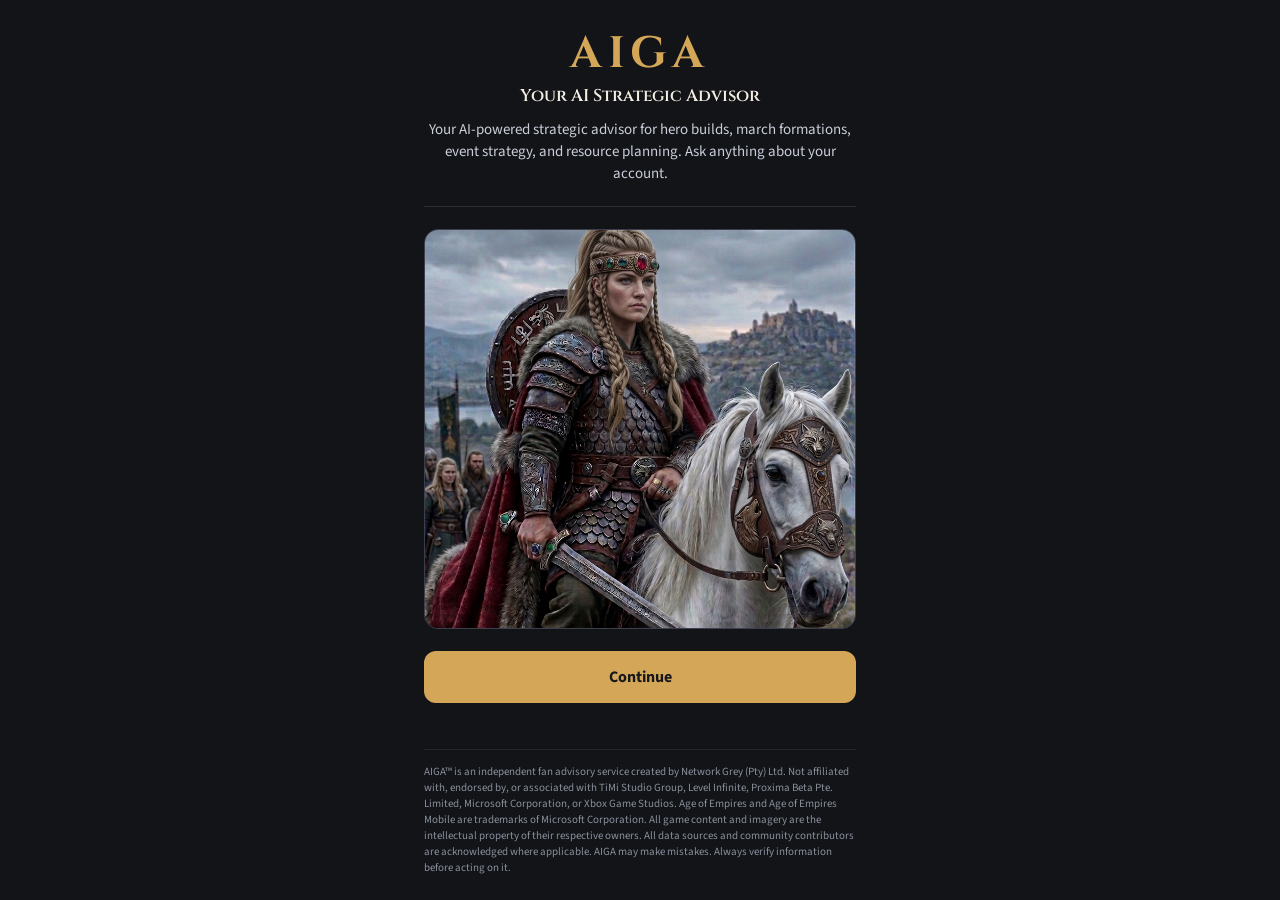
==== hero_card/index.html @ b17e1d3b "Add hero card page, extend generator for card data - generate_hero_meta.py: per-hero card fields (ca" ====
<!doctype html>
<html lang="en">
<head>
<meta charset="utf-8">
<meta name="viewport" content="width=device-width, initial-scale=1">
<title>AIGA Hero Card</title>
<link rel="preconnect" href="https://fonts.googleapis.com">
<link rel="stylesheet" href="https://fonts.googleapis.com/css2?family=Cinzel:wght@600;700&amp;family=Source+Sans+3:wght@400;600;700&amp;display=swap">
<link rel="stylesheet" href="card.css">
</head>
<body>
<main id="app" class="app" aria-live="polite"></main>
<script src="diff_rules.js"></script>
<script src="card_data.js"></script>
<script src="card.js"></script>
</body>
</html>
---- hero_card/card.css ----
/* AIGA hero card. Colours and type follow the UX mock-up canvas. */
:root {
  --bg: #121418;
  --panel: #1B1E24;
  --panel-deep: #16181D;
  --field: #121418;
  --line: #2A2E37;
  --line-strong: #333845;
  --line-muted: #4A505C;
  --text: #ECE8DF;
  --text-strong: #F3EEE3;
  --text-soft: #C9CED8;
  --text-muted: #A3A9B5;
  --text-faint: #8A909C;
  --gold: #D4A657;
  --gold-deep: #2A2418;
  --green: #34A56F;
  --green-ink: #0E1A12;
  --green-tint: #173226;
  --green-text: #8FD9B2;
  --orange: #F28C28;
  --orange-tint: #3D2410;
  --orange-text: #F9B26E;
  --red: #E5484D;
  --red-tint: #3A1A1C;
  --red-text: #F59A9D;
  --grey-mark: #A3A9B5;
}

* { box-sizing: border-box; }
body { margin: 0; background: var(--bg); color: var(--text); font-family: 'Source Sans 3', system-ui, sans-serif; }
button, input, select { font-family: inherit; }
button { cursor: pointer; }
button:disabled { cursor: not-allowed; }
:focus-visible { outline: 2px solid var(--gold); outline-offset: 2px; }

.app { position: relative; max-width: 480px; min-height: 100vh; margin: 0 auto; overflow-x: hidden; }
.sr-only { position: absolute; width: 1px; height: 1px; overflow: hidden; clip: rect(0 0 0 0); white-space: nowrap; }
.cinzel { font-family: Cinzel, serif; }

/* ── Landing ──────────────────────────────────────────────────────────── */
.landing { display: flex; flex-direction: column; gap: 22px; min-height: 100vh; padding: 32px 24px 24px; }
.landing header { display: flex; flex-direction: column; align-items: center; gap: 8px; text-align: center; }
.landing h1 { margin: 0; font-family: Cinzel, serif; font-size: 44px; font-weight: 700; letter-spacing: 6px; line-height: 1; color: var(--gold); }
.landing .tagline { font-family: Cinzel, serif; font-size: 17px; font-weight: 600; color: var(--text-strong); }
.landing .intro { margin: 4px 0 0; font-size: 15px; line-height: 1.45; color: var(--text-soft); }
.rule { height: 1px; background: var(--line); }
.landing .avatar { height: 400px; border-radius: 14px; overflow: hidden; border: 1px solid #3A3F4B; background: var(--panel); }
.landing .avatar img { width: 100%; height: 100%; object-fit: cover; object-position: 50% 20%; display: block; }
.btn-primary { height: 52px; border: 0; border-radius: 12px; background: var(--gold); color: #16181D; font-size: 16px; font-weight: 700; }
.btn-secondary { height: 50px; border: 1px solid var(--line-muted); border-radius: 12px; background: transparent; color: var(--text); font-size: 15px; font-weight: 600; }
.disclaimer { margin: auto 0 0; padding-top: 14px; border-top: 1px solid #23262E; font-size: 11px; line-height: 1.45; color: var(--text-faint); }

/* ── Picker ───────────────────────────────────────────────────────────── */
.picker { display: flex; flex-direction: column; gap: 14px; min-height: 100vh; padding: 20px 24px; }
.picker .brand { font-family: Cinzel, serif; font-size: 13px; font-weight: 700; letter-spacing: 3px; color: var(--gold); }
.picker h1 { margin: 2px 0 0; font-family: Cinzel, serif; font-size: 28px; font-weight: 700; color: var(--text-strong); }
.import-soon { display: flex; gap: 14px; align-items: center; padding: 14px 16px; border: 1px dashed var(--line-muted); border-radius: 14px; color: var(--text-muted); }
.import-soon .icon { width: 44px; height: 44px; flex-shrink: 0; border-radius: 22px; background: var(--gold-deep); color: var(--gold); display: flex; align-items: center; justify-content: center; }
.import-soon strong { display: block; color: var(--text-soft); font-size: 15px; }
.import-soon span { font-size: 13px; }
.soon { font-size: 10px; font-weight: 700; letter-spacing: 0.6px; padding: 2px 6px; border-radius: 6px; background: var(--gold-deep); color: var(--gold); }
.search { display: flex; align-items: center; gap: 10px; height: 46px; padding: 0 14px; background: var(--panel); border: 1px solid var(--line-strong); border-radius: 12px; }
.search input { flex-grow: 1; min-width: 0; background: transparent; border: 0; outline: none; color: var(--text); font-size: 15px; }
.chips { display: flex; gap: 6px; overflow-x: auto; padding-bottom: 2px; scrollbar-width: none; }
.chips::-webkit-scrollbar { display: none; }
.chip { height: 34px; padding: 0 12px; flex-shrink: 0; border-radius: 17px; border: 1px solid var(--line-strong); background: transparent; color: var(--text-soft); font-size: 13px; font-weight: 600; }
.chip[aria-pressed="true"] { border-color: var(--text); background: var(--text); color: #16181D; font-weight: 700; }
.group-label { font-size: 11px; font-weight: 700; letter-spacing: 1px; color: var(--text-muted); padding: 12px 0 4px; }
.hero-row { display: flex; align-items: center; gap: 12px; width: calc(100% + 24px); height: 52px; margin: 0 -12px; padding: 0 12px; border: 0; border-radius: 12px; background: transparent; color: var(--text); text-align: left; }
.hero-row:hover { background: var(--panel); }
.initials { width: 38px; height: 38px; flex-shrink: 0; border-radius: 19px; border: 1.5px solid var(--line-muted); display: flex; align-items: center; justify-content: center; font-family: Cinzel, serif; font-size: 13px; font-weight: 700; color: var(--text-soft); }
.hero-row.saved .initials { border-color: var(--gold); color: var(--gold); }
.hero-row .name { flex-grow: 1; font-size: 16px; font-weight: 700; }
.type-badge { font-size: 11px; font-weight: 700; padding: 3px 7px; border-radius: 8px; background: #242832; color: var(--text-soft); white-space: nowrap; }
.type-badge.dual { padding: 2px 7px; background: transparent; border: 1px solid var(--gold); color: var(--gold); }
.empty-state { color: var(--text-muted); font-size: 14px; padding: 12px 0; }

/* ── Card ─────────────────────────────────────────────────────────────── */
.card { position: relative; min-height: 100vh; padding-bottom: 24px; }
.art { position: relative; width: 100%; aspect-ratio: 2 / 3; overflow: hidden; }
.art img { position: absolute; inset: 0; width: 100%; height: 100%; object-fit: cover; display: block; }
.art::before { content: ""; position: absolute; left: 0; right: 0; top: 0; height: 16%; background: linear-gradient(180deg, rgba(10, 11, 14, 0.62), rgba(10, 11, 14, 0)); z-index: 1; }
.art::after { content: ""; position: absolute; left: 0; right: 0; bottom: 0; height: 26%; background: linear-gradient(180deg, rgba(18, 20, 24, 0), rgba(18, 20, 24, 0.85) 55%, var(--bg) 92%); z-index: 1; }
.card-top { position: absolute; left: 0; right: 0; top: 0; z-index: 3; display: flex; padding: 8px 12px 0 8px; }
.back { height: 44px; display: flex; align-items: center; gap: 4px; padding: 0 8px; border: 0; background: transparent; color: var(--text-strong); font-size: 15px; }
.marker { position: absolute; z-index: 2; display: flex; align-items: center; gap: 4px; transform: translate(-22px, -22px); padding: 0; border: 0; background: transparent; color: var(--text-strong); }
.marker.flip { flex-direction: row-reverse; transform: translate(calc(-100% + 22px), -22px); }
.marker .hit { width: 44px; height: 44px; display: flex; align-items: center; justify-content: center; }
.marker .label { font-size: 12px; font-weight: 700; padding: 3px 8px; border-radius: 9px; background: rgba(14, 15, 19, 0.78); }
.marker.active .hit { border-radius: 22px; box-shadow: 0 0 0 2px currentColor, 0 0 0 8px rgba(255, 255, 255, 0.18); }
.mark { flex-shrink: 0; display: flex; align-items: center; justify-content: center; border-radius: 50%; border: 2px solid var(--text-strong); box-shadow: 0 2px 8px rgba(0, 0, 0, 0.5); font-weight: 800; }
.mark svg { display: block; }
.mark.green { background: var(--green); color: var(--green-ink); }
.mark.orange { background: var(--orange); color: #1B1E24; }
.mark.red { background: var(--red); color: #fff; }
.mark.grey { background: rgba(14, 15, 19, 0.75); border: 2px dashed var(--grey-mark); color: var(--text-soft); box-shadow: none; }
.mark.none { background: transparent; border: 2px dashed var(--line-muted); color: var(--text-faint); box-shadow: none; }
.hero-title { position: relative; z-index: 3; display: flex; align-items: center; flex-wrap: wrap; gap: 10px; margin-top: -58px; padding: 0 24px; }
.hero-title h1 { margin: 0; font-family: Cinzel, serif; font-size: 28px; font-weight: 700; color: var(--text-strong); }
.card-body { display: flex; flex-direction: column; gap: 14px; padding: 18px 24px 0; }
.segmented { display: grid; grid-template-columns: repeat(2, minmax(0, 1fr)); gap: 4px; padding: 4px; background: var(--panel); border: 1px solid var(--line); border-radius: 12px; }
.segmented button { height: 40px; border: 0; border-radius: 9px; background: transparent; color: var(--text-soft); font-size: 14px; font-weight: 600; }
.segmented button[aria-checked="true"] { background: var(--text); color: #16181D; font-weight: 700; }
.hint { font-size: 12px; line-height: 1.4; color: var(--text-muted); }
.counts { display: grid; grid-template-columns: repeat(4, minmax(0, 1fr)); gap: 6px; }
.count { height: 44px; border-radius: 10px; display: flex; align-items: center; justify-content: center; gap: 6px; font-size: 16px; font-weight: 700; }
.count.green { background: var(--green-tint); color: var(--green-text); }
.count.orange { background: var(--orange-tint); color: var(--orange-text); }
.count.red { background: var(--red-tint); color: var(--red-text); }
.count.grey { border: 1.5px dashed #5A606C; color: var(--text-soft); }
.card-actions { display: flex; gap: 10px; }
.card-actions button { height: 48px; display: flex; align-items: center; justify-content: center; gap: 7px; border-radius: 12px; font-size: 15px; }
.card-actions .locked { flex-grow: 1.3; background: transparent; border: 1px dashed var(--line-muted); color: var(--text-faint); font-weight: 600; }
.card-actions .screenshot { flex-grow: 1; background: transparent; border: 1px dashed var(--line-muted); color: var(--text-faint); font-weight: 600; }

/* ── Tap card (bottom sheet) ──────────────────────────────────────────── */
.scrim { position: fixed; inset: 0; z-index: 10; background: rgba(8, 9, 12, 0.55); }
.sheet { position: fixed; left: 50%; bottom: 0; z-index: 11; width: 100%; max-width: 480px; max-height: 88vh; overflow-y: auto; transform: translateX(-50%); display: flex; flex-direction: column; gap: 16px; padding: 10px 24px 28px; background: var(--panel); border-top: 1px solid #3A3F4B; border-radius: 22px 22px 0 0; }
.grabber { align-self: center; width: 40px; height: 4px; border-radius: 2px; background: var(--line-muted); }
.sheet-head { display: flex; align-items: center; gap: 12px; }
.sheet-head .titles { flex-grow: 1; display: flex; flex-direction: column; }
.sheet-head h2 { margin: 0; font-family: Cinzel, serif; font-size: 22px; font-weight: 700; }
.sheet-head .sub { font-size: 13px; color: var(--text-muted); }
.icon-btn { width: 44px; height: 44px; flex-shrink: 0; border-radius: 22px; border: 0; background: transparent; color: var(--text-muted); display: flex; align-items: center; justify-content: center; }
.compare { display: flex; flex-direction: column; border-radius: 12px; overflow: hidden; border: 1px solid var(--line); }
.compare-row { display: flex; align-items: center; gap: 12px; padding: 12px 14px; background: var(--panel-deep); }
.compare-row + .compare-row { border-top: 1px solid var(--line); }
.compare-row .tag { width: 52px; flex-shrink: 0; font-size: 11px; font-weight: 700; letter-spacing: 0.8px; color: var(--text-muted); }
.compare-row .what { flex-grow: 1; display: flex; flex-direction: column; min-width: 0; }
.compare-row .what strong { font-size: 15px; }
.compare-row .what span { font-size: 12px; color: var(--text-soft); }
.compare-row.green { background: var(--green-tint); } .compare-row.green .tag { color: var(--green-text); }
.compare-row.orange { background: var(--orange-tint); } .compare-row.orange .tag { color: var(--orange-text); }
.compare-row.red { background: var(--red-tint); } .compare-row.red .tag { color: var(--red-text); }
.compare-row.grey { border: 1.5px dashed #5A606C; }
.advice { font-size: 14px; line-height: 1.4; color: var(--text-soft); }
.section-label { font-size: 12px; font-weight: 700; letter-spacing: 1px; color: var(--text-muted); }
.fields { display: flex; flex-direction: column; gap: 10px; }
.field { display: flex; flex-direction: column; gap: 6px; }
.field > span { font-size: 12px; color: var(--text-muted); }
.field select { height: 46px; padding: 0 12px; background: var(--field); border: 1px solid var(--line-strong); border-radius: 10px; color: var(--text); font-size: 14px; font-weight: 600; }
.grid-2 { display: grid; grid-template-columns: repeat(2, minmax(0, 1fr)); gap: 8px; }
.stepper { display: flex; align-items: center; justify-content: space-between; height: 46px; padding: 0 4px 0 12px; background: var(--field); border: 1px solid var(--line-strong); border-radius: 10px; }
.stepper > span { font-size: 13px; color: var(--text-muted); }
.stepper .ctl { display: flex; align-items: center; gap: 2px; }
.stepper button { width: 36px; height: 36px; border: 0; border-radius: 8px; background: #242832; color: var(--text); font-size: 18px; }
.stepper output { width: 34px; text-align: center; font-size: 15px; font-weight: 700; }
.gem-list { display: flex; flex-direction: column; background: var(--field); border: 1px solid var(--line-strong); border-radius: 10px; }
.gem-row { display: grid; grid-template-columns: 24px minmax(0, 1fr) minmax(0, 0.8fr) 22px; align-items: center; gap: 8px; padding: 6px 10px; }
.gem-row + .gem-row { border-top: 1px solid var(--line); }
.gem-row select { height: 36px; min-width: 0; padding: 0 6px; background: transparent; border: 1px solid var(--line); border-radius: 8px; color: var(--text); font-size: 13px; }
.gem-row .locked-note { grid-column: 2 / 4; font-size: 12px; color: var(--text-faint); }
.diamond { width: 10px; height: 10px; margin-left: 6px; transform: rotate(45deg); border-radius: 2px; box-shadow: inset 0 0 0 1px rgba(255, 255, 255, 0.3); background: #3A3F4B; }
.check-chips { display: flex; flex-wrap: wrap; gap: 6px; }
.check-chips label { display: flex; align-items: center; gap: 6px; height: 40px; padding: 0 12px; border: 1px solid var(--line-strong); border-radius: 10px; font-size: 13px; font-weight: 600; color: var(--text-soft); }
.check-chips input { accent-color: var(--gold); }
.skill-row { display: grid; grid-template-columns: minmax(0, 1fr) auto; gap: 8px; align-items: end; }
.skill-row .fixed { display: flex; align-items: center; gap: 10px; height: 46px; padding: 0 12px; background: var(--field); border: 1px solid var(--line-strong); border-radius: 10px; font-size: 14px; font-weight: 600; }
.skill-row .fixed .mark { margin-left: auto; }
.note { display: flex; gap: 8px; align-items: flex-start; font-size: 12px; line-height: 1.4; color: var(--text-muted); }
.sheet-actions { display: flex; gap: 10px; }
.sheet-actions .btn-secondary { flex-grow: 1; }
.sheet-actions .btn-primary { flex-grow: 1.3; height: 50px; font-size: 15px; }

@media (prefers-reduced-motion: no-preference) {
  .sheet { animation: rise 180ms ease-out; }
  @keyframes rise { from { transform: translate(-50%, 24px); opacity: 0.6; } to { transform: translate(-50%, 0); opacity: 1; } }
}
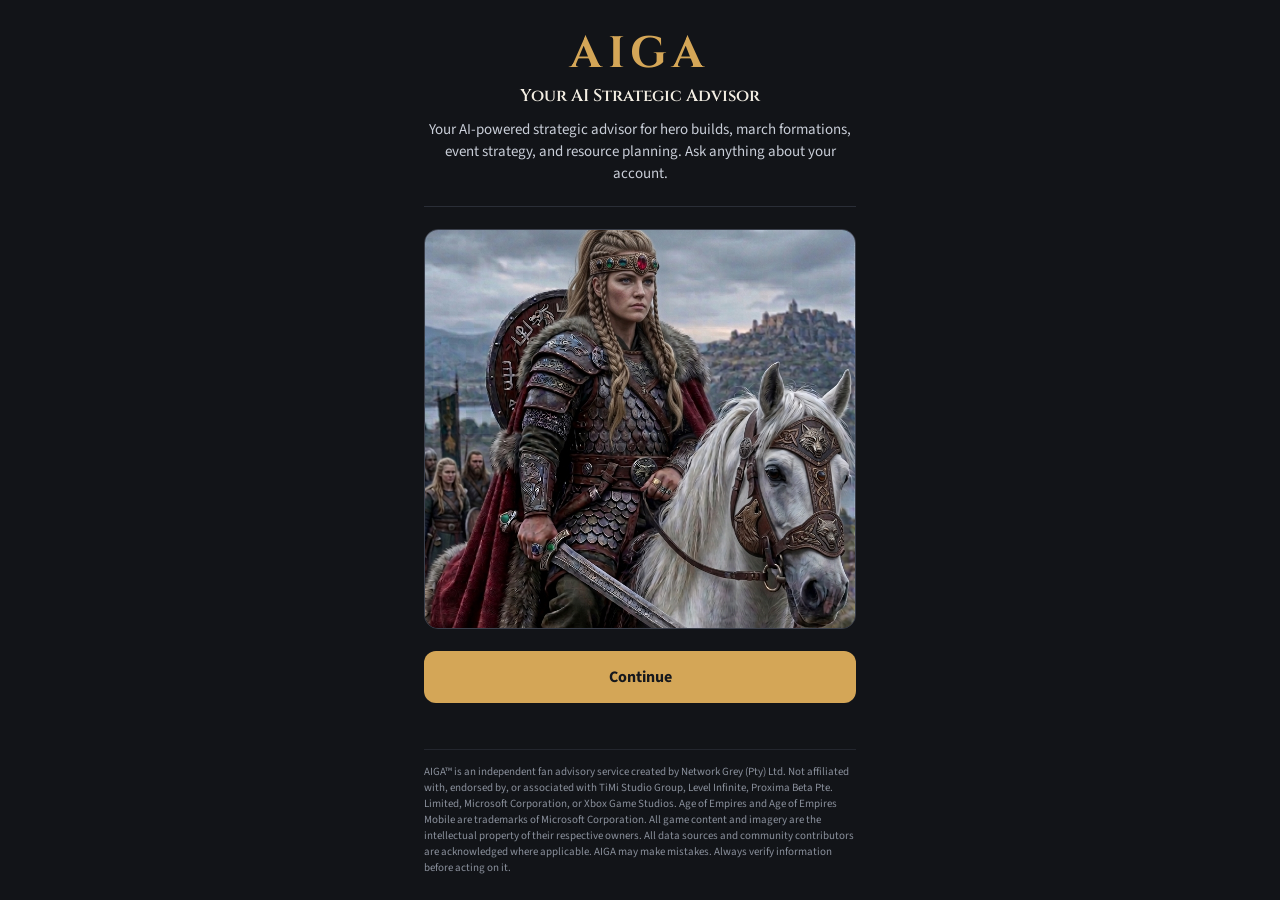
==== commit c4b06d58: "Make the hero card embeddable in WordPress; keep redirects on https - hero_card/embed.js: one-script" ====
--- a/hero_card/index.html
+++ b/hero_card/index.html
@@ -5,13 +5,11 @@
 <meta name="viewport" content="width=device-width, initial-scale=1">
 <title>AIGA Hero Card</title>
 <link rel="preconnect" href="https://fonts.googleapis.com">
-<link rel="stylesheet" href="https://fonts.googleapis.com/css2?family=Cinzel:wght@600;700&amp;family=Source+Sans+3:wght@400;600;700&amp;display=swap">
-<link rel="stylesheet" href="card.css">
+<style>body { margin: 0; background: #121418; }</style>
 </head>
 <body>
-<main id="app" class="app" aria-live="polite"></main>
-<script src="diff_rules.js"></script>
-<script src="card_data.js"></script>
-<script src="card.js"></script>
+<!-- Same mount + loader as the WordPress page; embed.js pulls in the rest. -->
+<div id="aiga-hero-card"></div>
+<script src="embed.js"></script>
 </body>
 </html>
